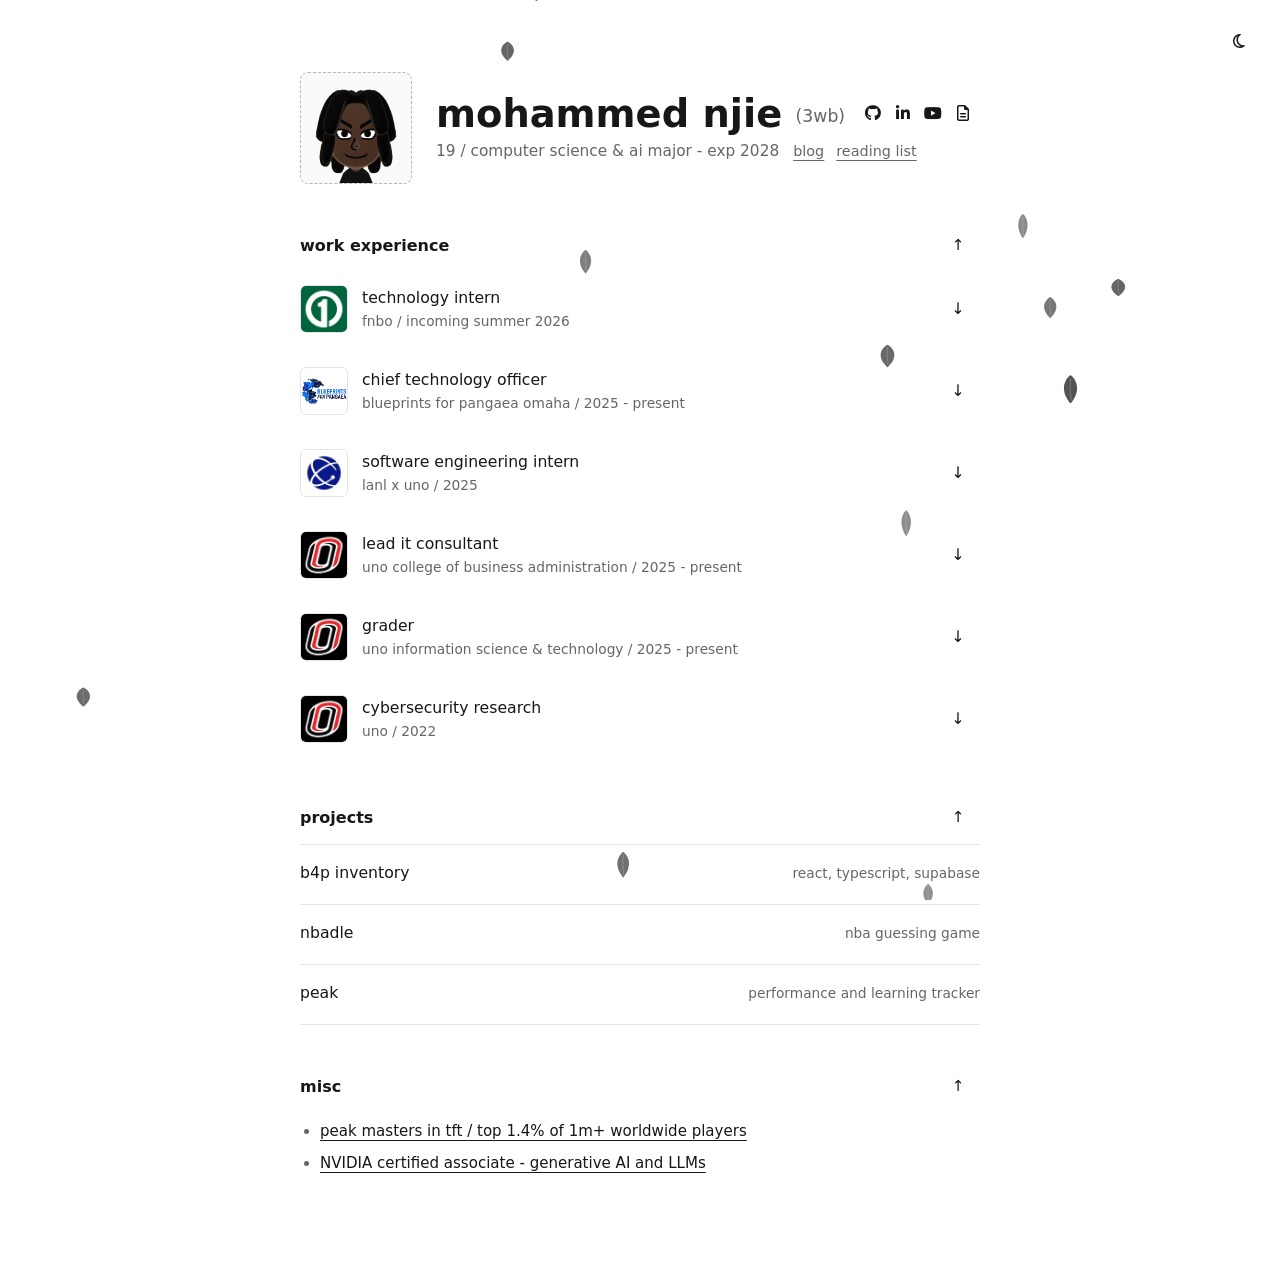
==== index.html @ 681e0319 "Sync future page with tracker vault, group by status, remove X link - Pull projects/roles/misc from " ====
<!DOCTYPE html>
<html lang="en">
<head>
    <meta charset="utf-8">
    <meta name="viewport" content="width=device-width, initial-scale=1.0">
    <title>mohammed njie</title>
    <link rel="icon" type="image/png" href="images/mii.png">
    <link rel="stylesheet" href="style.css">
    <link rel="stylesheet" href="https://cdnjs.cloudflare.com/ajax/libs/font-awesome/6.5.1/css/all.min.css">
</head>
<body class="portfolio-page">
    <canvas class="leaf-particles" id="leafParticles" aria-hidden="true"></canvas>
    <button class="portfolio-theme-toggle" id="portfolioThemeToggle" type="button" aria-label="switch to dark mode">
        <i class="fa-regular fa-moon" aria-hidden="true"></i>
    </button>
    <main class="portfolio-shell">
        <header class="profile-card">
            <span class="profile-photo-swap" tabindex="0" aria-label="mohammed njie profile photo">
                <img class="profile-photo profile-photo-mii" src="images/mee-headshot.png" alt="mohammed njie avatar">
                <img class="profile-photo profile-photo-hover" src="images/profile-hover.jpg" alt="">
            </span>
            <div class="profile-copy">
                <div class="profile-heading">
                    <h1>mohammed njie <span class="name-tag">(3wb)</span></h1>
                    <nav class="social-strip" aria-label="Social links">
                        <a href="https://github.com/njiedev" target="_blank" rel="noreferrer" aria-label="GitHub">
                            <i class="fa-brands fa-github" aria-hidden="true"></i>
                        </a>
                        <a href="https://www.linkedin.com/in/mohammed-njie-619795326/" target="_blank" rel="noreferrer" aria-label="LinkedIn">
                            <i class="fa-brands fa-linkedin-in" aria-hidden="true"></i>
                        </a>
                        <a href="https://www.youtube.com/@3weeksbuilding" target="_blank" rel="noreferrer" aria-label="YouTube">
                            <i class="fa-brands fa-youtube" aria-hidden="true"></i>
                        </a>
                        <a href="images/resumes/b4presume.pdf" target="_blank" aria-label="Resume">
                            <i class="fa-regular fa-file-lines" aria-hidden="true"></i>
                        </a>
                    </nav>
                </div>
                <div class="profile-meta">
                    <p>19 / computer science &amp; ai major - exp 2028</p>
                    <nav class="header-links" aria-label="Personal links">
                        <a href="blog.html">blog</a>
                        <a href="reading-list.html">reading list</a>
                    </nav>
                </div>
            </div>
        </header>

        <details class="portfolio-section portfolio-group" open>
            <summary id="work-title">work experience</summary>
            <div class="details-panel">
                <div class="experience-list">
                <details class="work-item">
                    <summary>
                        <img src="images/fnbo_logo.jpeg" alt="FNBO logo">
                        <span class="work-heading">
                            <strong>technology intern</strong>
                            <small>fnbo / incoming summer 2026</small>
                        </span>
                    </summary>
                    <div class="details-panel">
                        <p>incoming technology internship focused on software, internal tools, and engineering workflows.</p>
                    </div>
                </details>

                <details class="work-item">
                    <summary>
                        <img src="images/b4p_logo.jpeg" alt="Blueprints for Pangaea logo">
                        <span class="work-heading">
                            <strong>chief technology officer</strong>
                            <small>blueprints for pangaea omaha / 2025 - present</small>
                        </span>
                    </summary>
                    <div class="details-panel">
                        <p>leading the chapter's technology work and building systems that support inventory and operations.</p>
                    </div>
                </details>

                <details class="work-item">
                    <summary>
                        <img src="images/lanl.jpeg" alt="LANL logo">
                        <span class="work-heading">
                            <strong>software engineering intern</strong>
                            <small>lanl x uno / 2025</small>
                        </span>
                    </summary>
                    <div class="details-panel">
                        <p>built software in a research environment while collaborating with university and laboratory teams.</p>
                    </div>
                </details>

                <details class="work-item">
                    <summary>
                        <img src="images/unomaha_logo.jpeg" alt="UNO logo">
                        <span class="work-heading">
                            <strong>lead it consultant</strong>
                            <small>uno college of business administration / 2025 - present</small>
                        </span>
                    </summary>
                    <div class="details-panel">
                        <p>supports students, faculty, and staff while leading troubleshooting and day-to-day it operations.</p>
                    </div>
                </details>

                <details class="work-item">
                    <summary>
                        <img src="images/unomaha_logo.jpeg" alt="UNO logo">
                        <span class="work-heading">
                            <strong>grader</strong>
                            <small>uno information science &amp; technology / 2025 - present</small>
                        </span>
                    </summary>
                    <div class="details-panel">
                        <p>grades coursework and supports feedback for computing classes.</p>
                    </div>
                </details>

                <details class="work-item">
                    <summary>
                        <img src="images/unomaha_logo.jpeg" alt="UNO logo">
                        <span class="work-heading">
                            <strong>cybersecurity research</strong>
                            <small>uno / 2022</small>
                        </span>
                    </summary>
                    <div class="details-panel">
                        <p>explored security concepts and technical investigation through early research work.</p>
                    </div>
                </details>
                </div>
            </div>
        </details>

        <details class="portfolio-section portfolio-group" open>
            <summary id="projects-title">projects</summary>
            <div class="details-panel">
                <div class="project-links">
                    <a href="https://github.com/njiedev/b4pdatabase" target="_blank" rel="noreferrer">
                        <span>b4p inventory</span>
                        <small>react, typescript, supabase</small>
                    </a>
                    <a href="https://nbadle.net" target="_blank" rel="noreferrer">
                        <span>nbadle</span>
                        <small>nba guessing game</small>
                    </a>
                    <a href="https://github.com/njiedev/PEAK" target="_blank" rel="noreferrer">
                        <span>peak</span>
                        <small>performance and learning tracker</small>
                    </a>
                </div>
            </div>
        </details>

        <details class="portfolio-section portfolio-group" open>
            <summary id="misc-title">misc</summary>
            <div class="details-panel">
                <ul class="misc-list">
                    <li>
                        <a href="https://tactics.tools/player/na/comfybox/web" target="_blank" rel="noreferrer">
                            peak masters in tft / top 1.4% of 1m+ worldwide players
                        </a>
                        
                    </li>
                    <li>
                        <a href="https://www.credly.com/badges/f00910c8-de3e-4919-ab0a-d9d19777b19a" target="_blank" rel="noreferrer">
                            NVIDIA certified associate - generative AI and LLMs
                        </a>
                    </li>
                </ul>
            </div>
        </details>

    </main>
    <script>
        const portfolioThemeKey = 'portfolio-theme';
        const portfolioThemeToggle = document.getElementById('portfolioThemeToggle');
        const savedPortfolioTheme = localStorage.getItem(portfolioThemeKey);
        const preferredPortfolioTheme = window.matchMedia('(prefers-color-scheme: dark)').matches ? 'dark' : 'light';

        function setPortfolioTheme(theme) {
            const nextTheme = theme === 'dark' ? 'light' : 'dark';
            document.body.dataset.portfolioTheme = theme;
            portfolioThemeToggle.setAttribute('aria-label', `switch to ${nextTheme} mode`);
            portfolioThemeToggle.innerHTML = theme === 'dark'
                ? '<i class="fa-regular fa-sun" aria-hidden="true"></i>'
                : '<i class="fa-regular fa-moon" aria-hidden="true"></i>';
        }

        setPortfolioTheme(savedPortfolioTheme === 'dark' || savedPortfolioTheme === 'light'
            ? savedPortfolioTheme
            : preferredPortfolioTheme);

        portfolioThemeToggle.addEventListener('click', () => {
            const nextTheme = document.body.dataset.portfolioTheme === 'dark' ? 'light' : 'dark';
            localStorage.setItem(portfolioThemeKey, nextTheme);
            setPortfolioTheme(nextTheme);
        });

        const reduceDisclosureMotion = window.matchMedia('(prefers-reduced-motion: reduce)');

        function getDetailsPanel(details) {
            return details.querySelector(':scope > .details-panel');
        }

        function animateDetails(details, shouldOpen) {
            const panel = getDetailsPanel(details);
            if (!panel || reduceDisclosureMotion.matches) {
                details.open = shouldOpen;
                return;
            }

            if (panel.getAnimations) {
                panel.getAnimations().forEach(animation => animation.cancel());
            }

            if (shouldOpen) {
                details.open = true;
                const expandedHeight = panel.scrollHeight;
                panel.classList.add('is-animating');
                const animation = panel.animate([
                    { height: '0px', opacity: 0, transform: 'translateY(-6px)' },
                    { height: `${expandedHeight}px`, opacity: 1, transform: 'translateY(0)' }
                ], {
                    duration: 230,
                    easing: 'cubic-bezier(.2,.8,.2,1)'
                });
                animation.onfinish = () => {
                    panel.classList.remove('is-animating');
                };
                return;
            }

            const currentHeight = panel.scrollHeight;
            panel.classList.add('is-animating');
            const animation = panel.animate([
                { height: `${currentHeight}px`, opacity: 1, transform: 'translateY(0)' },
                { height: '0px', opacity: 0, transform: 'translateY(-6px)' }
            ], {
                duration: 190,
                easing: 'cubic-bezier(.4,0,.2,1)'
            });
            animation.onfinish = () => {
                details.open = false;
                panel.classList.remove('is-animating');
            };
        }

        document.querySelectorAll('.portfolio-group, .work-item').forEach(details => {
            const summary = details.querySelector(':scope > summary');
            summary.addEventListener('click', event => {
                event.preventDefault();
                animateDetails(details, !details.open);
            });
        });

        const leafCanvas = document.getElementById('leafParticles');
        const leafCtx = leafCanvas.getContext('2d');
        const reduceLeafMotion = window.matchMedia('(prefers-reduced-motion: reduce)');
        const petalImg = new Image();
        let petalArray = [];
        let leafFrame = null;
        let mouseX = 0;

        function getPetalCount() {
            return window.innerWidth < 640 ? 10 : 18;
        }

        function resizeLeafCanvas() {
            leafCanvas.width = window.innerWidth;
            leafCanvas.height = window.innerHeight;
            leafCanvas.style.width = `${window.innerWidth}px`;
            leafCanvas.style.height = `${window.innerHeight}px`;
        }

        class Petal {
            constructor() {
                this.reset();
            }

            reset() {
                this.x = Math.random() * leafCanvas.width;
                this.y = Math.random() * leafCanvas.height * 2 - leafCanvas.height;
                this.w = 15 + Math.random() * 15;
                this.h = 20 + Math.random() * 10;
                this.opacity = this.w / 40;
                this.flip = Math.random();
                this.xSpeed = 1.5 + Math.random() * 2;
                this.ySpeed = 1 + Math.random();
                this.flipSpeed = Math.random() * 0.03;
            }

            draw() {
                if (this.y > leafCanvas.height || this.x > leafCanvas.width) {
                    this.reset();
                }
                leafCtx.globalAlpha = this.opacity;
                leafCtx.drawImage(
                    petalImg,
                    this.x,
                    this.y,
                    this.w * (0.6 + Math.abs(Math.cos(this.flip)) / 3),
                    this.h * (0.8 + Math.abs(Math.sin(this.flip)) / 5)
                );
            }

            animate() {
                this.x += this.xSpeed + mouseX * 5;
                this.y += this.ySpeed + mouseX * 2;
                this.flip += this.flipSpeed;
                this.draw();
            }
        }

        function drawPetals(move = true) {
            leafCtx.clearRect(0, 0, leafCanvas.width, leafCanvas.height);
            leafCtx.filter = document.body.dataset.portfolioTheme === 'dark' ? 'invert(1)' : 'none';
            petalArray.forEach(petal => move ? petal.animate() : petal.draw());
            leafCtx.filter = 'none';
        }

        function animateLeaves() {
            drawPetals();
            leafFrame = requestAnimationFrame(animateLeaves);
        }

        function setLeafMotion() {
            if (leafFrame) cancelAnimationFrame(leafFrame);
            leafFrame = null;
            drawPetals(false);
            if (!reduceLeafMotion.matches) animateLeaves();
        }

        petalImg.onload = () => {
            resizeLeafCanvas();
            petalArray = Array.from({ length: getPetalCount() }, () => new Petal());
            setLeafMotion();
        };
        petalImg.src = 'images/leaf-petal.svg';

        window.addEventListener('resize', () => {
            resizeLeafCanvas();
            petalArray = Array.from({ length: getPetalCount() }, () => new Petal());
            setLeafMotion();
        });
        window.addEventListener('mousemove', event => {
            mouseX = (event.clientX / Math.max(window.innerWidth, 1) - 0.5) * 0.22;
        });
        window.addEventListener('mouseleave', () => {
            mouseX = 0;
        });
        reduceLeafMotion.addEventListener('change', setLeafMotion);
    </script>
</body>
</html>
---- style.css ----
* {
    margin: 0;
    padding: 0;
    box-sizing: border-box;
}

body {
    margin: 0;
    overflow-x: hidden;
}

/* One-page portfolio */
.portfolio-page {
    --portfolio-ink: #171717;
    --portfolio-muted: #666;
    --portfolio-line: #e5e5e5;
    --portfolio-soft: #fafafa;
    --portfolio-page-bg: #fff;
    --portfolio-logo-bg: #fff;
    --portfolio-body: #353535;
    min-height: 100vh;
    background: var(--portfolio-page-bg);
    color: var(--portfolio-ink);
    color-scheme: light;
    font-family: Inter, ui-sans-serif, system-ui, -apple-system, BlinkMacSystemFont, "Segoe UI", sans-serif;
    line-height: 1.5;
}

.portfolio-page[data-portfolio-theme="dark"] {
    --portfolio-ink: #f1f1f1;
    --portfolio-muted: #a6a6a6;
    --portfolio-line: #303030;
    --portfolio-soft: #1b1b1b;
    --portfolio-page-bg: #111;
    --portfolio-logo-bg: #fff;
    --portfolio-body: #d4d4d4;
    color-scheme: dark;
}

.portfolio-subpage {
    --portfolio-ink: #171717;
    --portfolio-muted: #666;
    --portfolio-line: #e5e5e5;
    --portfolio-soft: #fafafa;
    --portfolio-page-bg: #fff;
    --portfolio-body: #353535;
    min-height: 100vh;
    background: var(--portfolio-page-bg);
    color: var(--portfolio-ink);
    color-scheme: light;
    font-family: Inter, ui-sans-serif, system-ui, -apple-system, BlinkMacSystemFont, "Segoe UI", sans-serif;
    line-height: 1.5;
}

.portfolio-subpage[data-portfolio-theme="dark"] {
    --portfolio-ink: #f1f1f1;
    --portfolio-muted: #a6a6a6;
    --portfolio-line: #303030;
    --portfolio-soft: #1b1b1b;
    --portfolio-page-bg: #111;
    --portfolio-body: #d4d4d4;
    color-scheme: dark;
}

.portfolio-page a {
    color: inherit;
}

.portfolio-subpage a {
    color: inherit;
}

.leaf-particles {
    position: fixed;
    inset: 0;
    z-index: 0;
    pointer-events: none;
}

.portfolio-theme-toggle {
    position: fixed;
    top: 24px;
    right: 24px;
    z-index: 2;
    display: grid;
    width: 34px;
    height: 34px;
    place-items: center;
    border: 0;
    border-radius: 6px;
    background: transparent;
    color: var(--portfolio-ink);
    font: inherit;
    font-size: 1rem;
    cursor: pointer;
    transition: background-color 160ms ease, transform 160ms ease;
}

.portfolio-theme-toggle:hover {
    background: var(--portfolio-soft);
    transform: translateY(-1px);
}

.portfolio-shell {
    position: relative;
    z-index: 1;
    width: min(100% - 40px, 680px);
    margin: 0 auto;
    padding: 72px 0 96px;
}

.subpage-shell {
    position: relative;
    z-index: 1;
    width: min(100% - 40px, 680px);
    margin: 0 auto;
    padding: 72px 0 96px;
}

.subpage-back {
    display: inline-block;
    margin-bottom: 42px;
    color: var(--portfolio-muted);
    font-size: 0.92rem;
    text-decoration: none;
    transition: color 160ms ease, transform 160ms ease;
}

.subpage-back:hover {
    color: var(--portfolio-ink);
    transform: translateX(-2px);
}

.subpage-header {
    margin-bottom: 34px;
}

.subpage-header h1 {
    margin-bottom: 6px;
    color: var(--portfolio-ink);
    font-size: 2.4rem;
    font-weight: 600;
    letter-spacing: 0;
    line-height: 1.08;
}

.subpage-header p {
    color: var(--portfolio-muted);
    font-size: 0.96rem;
}

.subpage-empty {
    min-height: 124px;
    display: grid;
    align-items: start;
    padding: 18px 0;
    border-top: 1px solid var(--portfolio-line);
    color: var(--portfolio-muted);
    font-size: 0.94rem;
}

.portfolio-subpage .reading-item {
    padding: 16px 0;
    border-bottom: 1px solid var(--portfolio-line);
}

.portfolio-subpage .reading-item:first-of-type {
    border-top: 1px solid var(--portfolio-line);
}

.portfolio-subpage .reading-item h3 {
    color: var(--portfolio-ink);
    font-size: 0.98rem;
    font-weight: 500;
    text-transform: lowercase;
}

.portfolio-subpage .reading-author {
    margin-bottom: 10px;
    color: var(--portfolio-muted);
    font-size: 0.86rem;
    text-transform: lowercase;
}

.portfolio-subpage .reading-footer {
    display: flex;
    justify-content: space-between;
    align-items: flex-end;
    gap: 14px;
}

.portfolio-subpage .reading-header {
    display: flex;
    align-items: baseline;
    justify-content: space-between;
    margin-bottom: 4px;
}

.portfolio-subpage .project-tags {
    display: flex;
    flex-wrap: wrap;
    gap: 8px;
}

.portfolio-subpage .tag {
    border-color: var(--portfolio-line);
    border-radius: 6px;
    color: var(--portfolio-muted);
    font-size: 0.74rem;
    text-transform: lowercase;
}

.portfolio-subpage .project-link {
    color: var(--portfolio-muted);
    font-size: 0.84rem;
    text-transform: lowercase;
    text-underline-offset: 4px;
}

.portfolio-subpage .project-link:hover {
    color: var(--portfolio-ink);
}

.portfolio-subpage .subpage-back:focus-visible,
.portfolio-subpage .project-link:focus-visible {
    outline: 2px solid var(--portfolio-ink);
    outline-offset: 3px;
}

.profile-card {
    display: grid;
    grid-template-columns: 112px minmax(0, 1fr);
    align-items: center;
    gap: 24px;
}

.profile-photo-swap {
    position: relative;
    display: block;
    width: 112px;
    aspect-ratio: 1;
    overflow: hidden;
    border: 1px dashed #b8b8b8;
    border-radius: 8px;
    background: var(--portfolio-soft);
}

.profile-photo {
    position: absolute;
    inset: 0;
    width: 100%;
    height: 100%;
    object-fit: cover;
    transition: opacity 220ms ease, transform 220ms ease;
}

.profile-photo-mii {
    z-index: 1;
}

.profile-photo-hover {
    object-position: center 34%;
    opacity: 0;
    transform: scale(1.04);
}

.profile-photo-swap:hover .profile-photo-mii,
.profile-photo-swap:focus .profile-photo-mii,
.profile-photo-swap:focus-visible .profile-photo-mii {
    opacity: 0;
    transform: scale(1.03);
}

.profile-photo-swap:hover .profile-photo-hover,
.profile-photo-swap:focus .profile-photo-hover,
.profile-photo-swap:focus-visible .profile-photo-hover {
    opacity: 1;
    transform: scale(1);
}

.profile-photo-swap:focus-visible {
    outline: 2px solid var(--portfolio-ink);
    outline-offset: 3px;
}

.profile-copy {
    min-width: 0;
}

.profile-heading {
    display: flex;
    align-items: center;
    flex-wrap: wrap;
    column-gap: 14px;
    row-gap: 6px;
    margin-bottom: 6px;
}

.profile-copy h1 {
    color: var(--portfolio-ink);
    font-size: 2.4rem;
    font-weight: 600;
    letter-spacing: 0;
    line-height: 1.08;
}

.name-tag {
    color: var(--portfolio-muted);
    font-size: 0.45em;
    font-weight: 500;
    vertical-align: middle;
}

.profile-copy p {
    color: var(--portfolio-muted);
    font-size: 0.96rem;
}

.profile-meta {
    display: flex;
    align-items: baseline;
    flex-wrap: wrap;
    gap: 6px 14px;
}

.header-links {
    display: flex;
    align-items: center;
    gap: 12px;
}

.header-links a {
    color: var(--portfolio-muted);
    font-size: 0.9rem;
    text-decoration-thickness: 1px;
    text-underline-offset: 4px;
    transition: color 160ms ease;
}

.header-links a:hover {
    color: var(--portfolio-ink);
}

.social-strip {
    display: flex;
    justify-content: flex-start;
    align-items: center;
    gap: 3px;
}

.social-strip a {
    display: grid;
    width: 27px;
    height: 27px;
    place-items: center;
    border-radius: 6px;
    color: var(--portfolio-ink);
    font-size: 1rem;
    text-decoration: none;
    transition: background-color 160ms ease, transform 160ms ease;
}

.social-strip a:hover {
    background: var(--portfolio-soft);
    transform: translateY(-1px);
}

.portfolio-theme-toggle:focus-visible,
.social-strip a:focus-visible,
.header-links a:focus-visible,
.portfolio-group > summary:focus-visible,
.work-item summary:focus-visible,
.project-links a:focus-visible {
    outline: 2px solid var(--portfolio-ink);
    outline-offset: 3px;
}

.portfolio-section {
    padding-top: 40px;
}

.portfolio-group > summary {
    position: relative;
    min-height: 42px;
    margin-bottom: 4px;
    padding: 10px 42px 10px 0;
    border-radius: 8px;
    color: var(--portfolio-ink);
    font-size: 1rem;
    font-weight: 600;
    letter-spacing: 0;
    cursor: pointer;
    list-style: none;
    transition: background-color 160ms ease, padding-left 160ms ease;
}

.portfolio-group > summary:hover {
    background: var(--portfolio-soft);
    padding-left: 10px;
}

.portfolio-group > summary::-webkit-details-marker {
    display: none;
}

.portfolio-group > summary::after {
    content: "\2193";
    position: absolute;
    top: 50%;
    right: 10px;
    width: 24px;
    color: var(--portfolio-ink);
    font-size: 0.95rem;
    font-weight: 400;
    line-height: 1;
    text-align: center;
    transform: translateY(-50%);
}

.portfolio-group:not([open]) > summary {
    margin-bottom: 0;
}

.portfolio-group[open] > summary::after {
    content: "\2191";
}

.details-panel {
    overflow: hidden;
}

.details-panel.is-animating {
    will-change: height, opacity, transform;
}

.portfolio-section h2 {
    margin-bottom: 14px;
    color: var(--portfolio-ink);
    font-size: 1rem;
    font-weight: 600;
    letter-spacing: 0;
}

.experience-list {
    display: grid;
    gap: 8px;
}

.work-item summary {
    position: relative;
    display: grid;
    grid-template-columns: 48px minmax(0, 1fr);
    align-items: center;
    gap: 14px;
    min-height: 74px;
    padding: 13px 42px 13px 0;
    border-radius: 8px;
    cursor: pointer;
    list-style: none;
    transition: background-color 160ms ease;
}

.work-item summary:hover {
    background: var(--portfolio-soft);
}

.work-item summary::-webkit-details-marker {
    display: none;
}

.work-item summary::after {
    content: "\2193";
    position: absolute;
    top: 50%;
    right: 10px;
    width: 24px;
    color: var(--portfolio-ink);
    font-size: 1rem;
    font-weight: 300;
    line-height: 1;
    text-align: center;
    transform: translateY(-50%);
}

.work-item[open] summary::after {
    content: "\2191";
}

.work-item img {
    width: 48px;
    height: 48px;
    border: 1px solid var(--portfolio-line);
    border-radius: 6px;
    background: var(--portfolio-logo-bg);
    object-fit: contain;
}

.work-heading {
    display: grid;
    min-width: 0;
    gap: 2px;
}

.work-heading strong {
    color: var(--portfolio-ink);
    font-size: 0.98rem;
    font-weight: 500;
}

.work-heading small {
    color: var(--portfolio-muted);
    font-size: 0.86rem;
}

.work-item p {
    max-width: 560px;
    padding: 0 52px 10px 62px;
    color: var(--portfolio-body);
    font-size: 0.92rem;
    line-height: 1.6;
}

@media (prefers-reduced-motion: reduce) {
    .details-panel {
        transition: none;
    }
}

.project-links {
    display: grid;
    border-top: 1px solid var(--portfolio-line);
}

.project-links a {
    display: flex;
    justify-content: space-between;
    align-items: baseline;
    gap: 18px;
    min-height: 60px;
    padding: 16px 0;
    border-bottom: 1px solid var(--portfolio-line);
    text-decoration: none;
    transition: padding-left 160ms ease;
}

.project-links a:hover {
    padding-left: 10px;
}

.project-links span {
    font-size: 0.98rem;
    font-weight: 500;
}

.project-links small {
    color: var(--portfolio-muted);
    font-size: 0.86rem;
    text-align: right;
}

.misc-list {
    display: grid;
    gap: 8px;
    padding: 6px 0 0 20px;
    color: var(--portfolio-body);
    font-size: 0.94rem;
    line-height: 1.6;
}

.misc-list li::marker {
    color: var(--portfolio-muted);
}

.misc-list a {
    color: var(--portfolio-ink);
    text-decoration-thickness: 1px;
    text-underline-offset: 4px;
    transition: color 160ms ease;
}

.misc-list a:hover {
    color: var(--portfolio-muted);
}

@media (max-width: 560px) {
    .portfolio-shell {
        width: min(100% - 32px, 680px);
        padding-top: 40px;
    }

    .subpage-shell {
        width: min(100% - 32px, 680px);
        padding-top: 40px;
    }

    .portfolio-theme-toggle {
        top: 16px;
        right: 16px;
    }

    .subpage-header h1 {
        font-size: 2rem;
    }

    .portfolio-subpage .reading-footer {
        align-items: flex-start;
        flex-direction: column;
    }

    .profile-card {
        grid-template-columns: 1fr;
        gap: 18px;
    }

    .profile-photo-swap {
        width: min(100%, 132px);
    }

    .profile-copy h1 {
        font-size: 2rem;
    }

    .profile-heading {
        align-items: flex-start;
        flex-direction: column;
    }

    .social-strip {
        gap: 3px;
    }

    .social-strip a {
        width: 27px;
        height: 27px;
    }

    .portfolio-section {
        padding-top: 34px;
    }

    .work-item summary {
        grid-template-columns: 42px minmax(0, 1fr);
        gap: 13px;
        padding-right: 38px;
    }

    .work-item img {
        width: 42px;
        height: 42px;
    }

    .work-item p {
        padding-left: 55px;
        padding-right: 0;
    }

    .project-links a {
        align-items: flex-start;
        flex-direction: column;
        gap: 4px;
    }

    .project-links small {
        text-align: left;
    }

}


/* future page — clones the portfolio layout, color-codes by status */
.future-page .future-status-legend {
    display: flex;
    flex-wrap: wrap;
    gap: 8px 18px;
    margin-top: 14px;
}

.future-page .future-status-legend span {
    display: inline-flex;
    align-items: center;
    gap: 7px;
    color: var(--portfolio-muted);
    font-size: 0.78rem;
    font-weight: 600;
    line-height: 1.5;
}

.future-page .future-status-legend i {
    width: 9px;
    height: 9px;
    border-radius: 50%;
}

.future-page .legend-achieved {
    background: #16a34a;
}

.future-page .legend-pending {
    background: #dc2626;
}

/* status accent: colored left rail on each row */
.future-page .work-item > summary,
.future-page .project-links > a,
.future-page .project-links > .project-row {
    border-left: 3px solid transparent;
    padding-left: 12px;
    transition: background-color 160ms ease, border-color 160ms ease;
}

.future-page .work-item.is-achieved > summary,
.future-page .project-links > a.is-achieved,
.future-page .misc-list li.is-achieved {
    border-left-color: #16a34a;
}

.future-page .work-item.is-pending > summary,
.future-page .project-links > .project-row.is-pending,
.future-page .misc-list li.is-pending {
    border-left-color: #dc2626;
}

.future-page .misc-list li {
    padding-left: 10px;
    border-left: 3px solid transparent;
}

/* status word inside work-item meta */
.future-page .is-achieved .future-status {
    color: #16a34a;
    font-weight: 650;
}

.future-page .is-pending .future-status {
    color: #dc2626;
    font-weight: 650;
}

/* text placeholder logo for items without a real logo image */
.future-page .work-logo {
    display: grid;
    place-items: center;
    width: 48px;
    height: 48px;
    border: 1px solid var(--portfolio-line);
    border-radius: 6px;
    background: var(--portfolio-soft);
    color: var(--portfolio-muted);
    font-size: 0.78rem;
    font-weight: 650;
    line-height: 1;
    text-transform: lowercase;
}

/* pending project rows mirror the project link rows but aren't clickable */
.future-page .project-links > .project-row {
    display: flex;
    justify-content: space-between;
    align-items: baseline;
    gap: 18px;
    min-height: 60px;
    padding-top: 16px;
    padding-bottom: 16px;
    border-bottom: 1px solid var(--portfolio-line);
    cursor: default;
}

.future-page .project-links > .project-row span {
    font-size: 0.98rem;
    font-weight: 500;
}

/* color the project name text itself by status */
.future-page .project-links > .project-row.is-pending > span:first-child {
    color: #dc2626;
}

.future-page .project-links > a.is-achieved > span:first-child,
.future-page .project-links > .project-row.is-achieved > span:first-child {
    color: #16a34a;
}

.future-page .project-links > .project-row small {
    color: var(--portfolio-muted);
    font-size: 0.86rem;
    text-align: right;
}

/* pending misc items have no link, so style the bare text to match */
.future-page .misc-list li.is-pending {
    color: var(--portfolio-ink);
}

@media (max-width: 560px) {
    .future-page .work-logo {
        width: 42px;
        height: 42px;
    }

    .future-page .project-links > .project-row {
        align-items: flex-start;
        flex-direction: column;
        gap: 4px;
    }

    .future-page .project-links > .project-row small {
        text-align: left;
    }
}
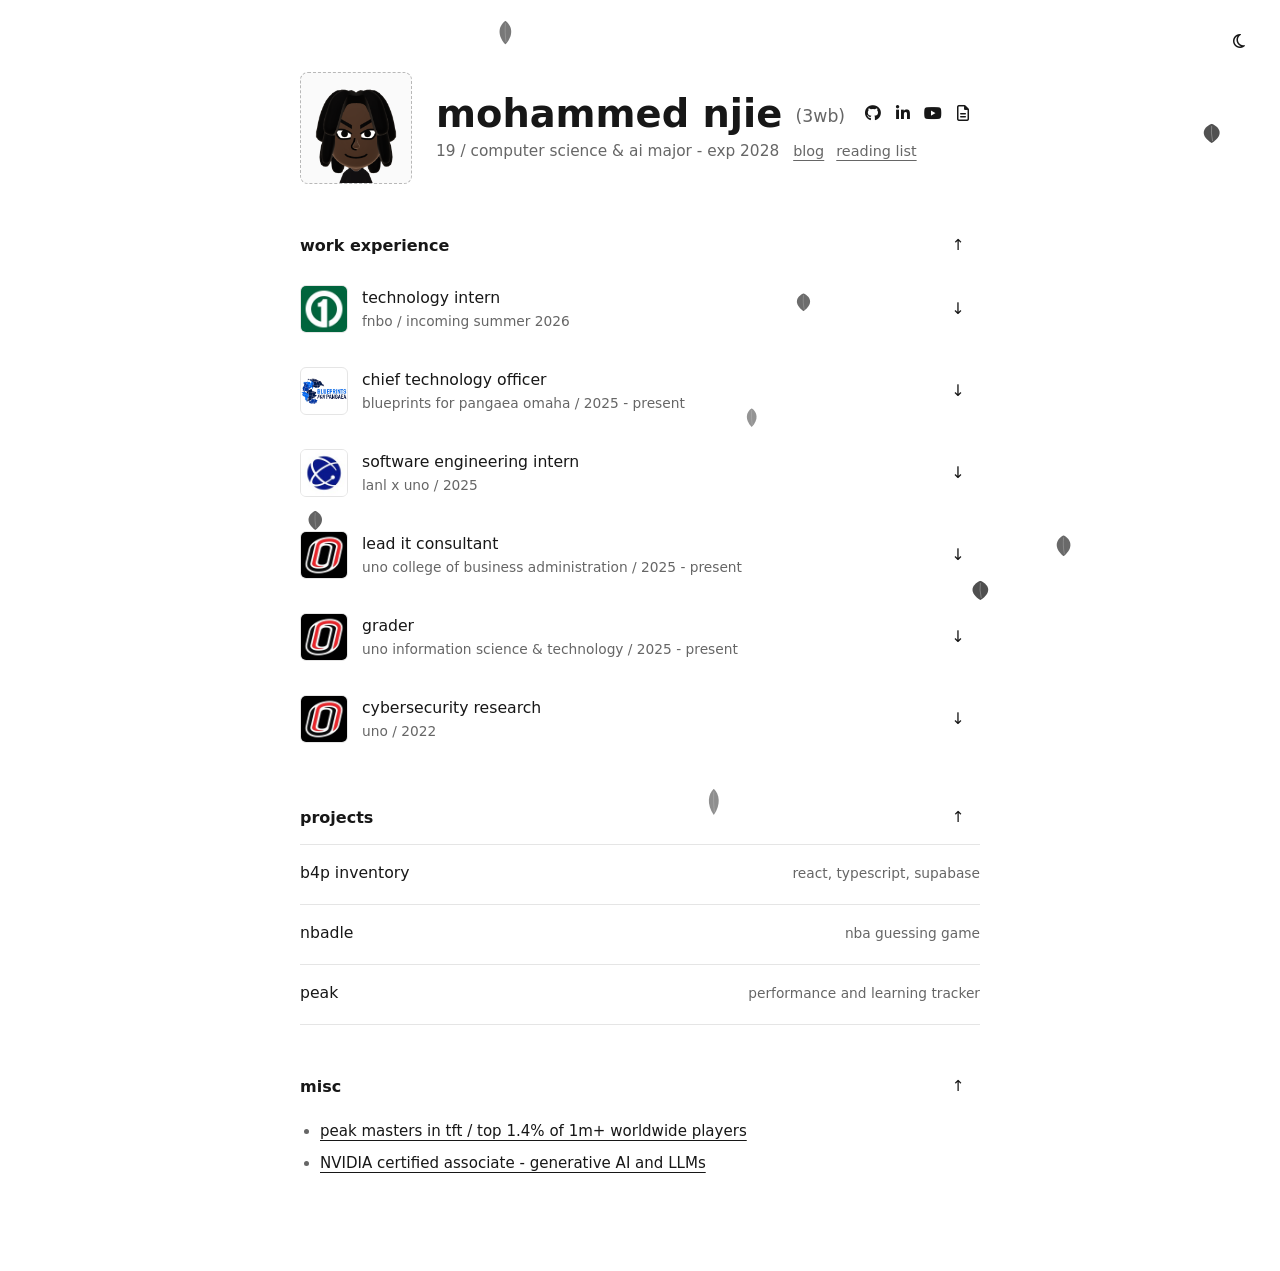
==== commit 675b2a43: "resume swap" ====
--- a/index.html
+++ b/index.html
@@ -32,7 +32,7 @@
                         <a href="https://www.youtube.com/@3weeksbuilding" target="_blank" rel="noreferrer" aria-label="YouTube">
                             <i class="fa-brands fa-youtube" aria-hidden="true"></i>
                         </a>
-                        <a href="images/resumes/b4presume.pdf" target="_blank" aria-label="Resume">
+                        <a href="images/resumes/may resume 2026.pdf" target="_blank" aria-label="Resume">
                             <i class="fa-regular fa-file-lines" aria-hidden="true"></i>
                         </a>
                     </nav>
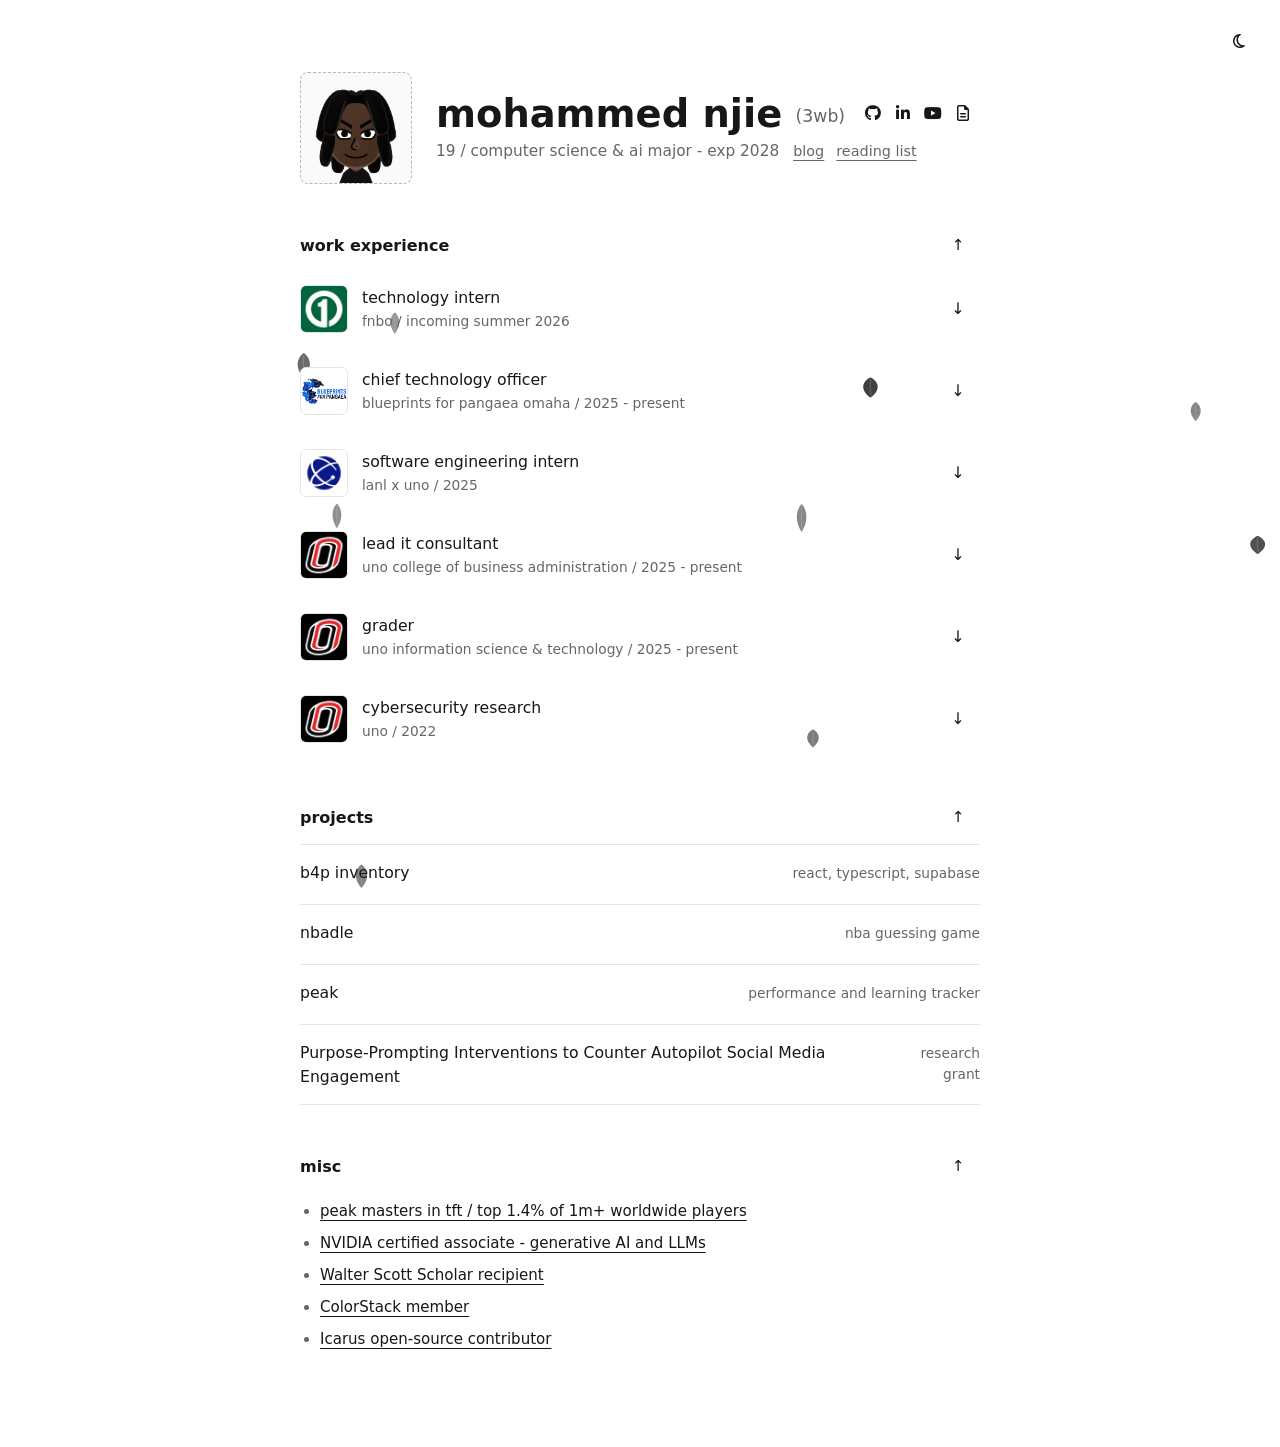
==== commit 8a0ae3a2: "Update portfolio misc and project entries" ====
--- a/index.html
+++ b/index.html
@@ -148,6 +148,10 @@
                         <span>peak</span>
                         <small>performance and learning tracker</small>
                     </a>
+                    <span class="project-row" tabindex="0">
+                        <span>Purpose-Prompting Interventions to Counter Autopilot Social Media Engagement</span>
+                        <small>research grant</small>
+                    </span>
                 </div>
             </div>
         </details>
@@ -165,6 +169,21 @@
                     <li>
                         <a href="https://www.credly.com/badges/f00910c8-de3e-4919-ab0a-d9d19777b19a" target="_blank" rel="noreferrer">
                             NVIDIA certified associate - generative AI and LLMs
+                        </a>
+                    </li>
+                    <li>
+                        <a href="https://www.unomaha.edu/scott-scholars/index.php" target="_blank" rel="noreferrer">
+                            Walter Scott Scholar recipient
+                        </a>
+                    </li>
+                    <li>
+                        <a href="https://www.colorstack.org/" target="_blank" rel="noreferrer">
+                            ColorStack member
+                        </a>
+                    </li>
+                    <li>
+                        <a href="https://github.com/SunkenInTime/icarus" target="_blank" rel="noreferrer">
+                            Icarus open-source contributor
                         </a>
                     </li>
                 </ul>
--- a/style.css
+++ b/style.css
@@ -531,7 +531,8 @@
     border-top: 1px solid var(--portfolio-line);
 }
 
-.project-links a {
+.project-links a,
+.project-links > .project-row {
     display: flex;
     justify-content: space-between;
     align-items: baseline;
@@ -543,7 +544,9 @@
     transition: padding-left 160ms ease;
 }
 
-.project-links a:hover {
+.project-links a:hover,
+.project-links > .project-row:hover,
+.project-links > .project-row:focus-visible {
     padding-left: 10px;
 }
 
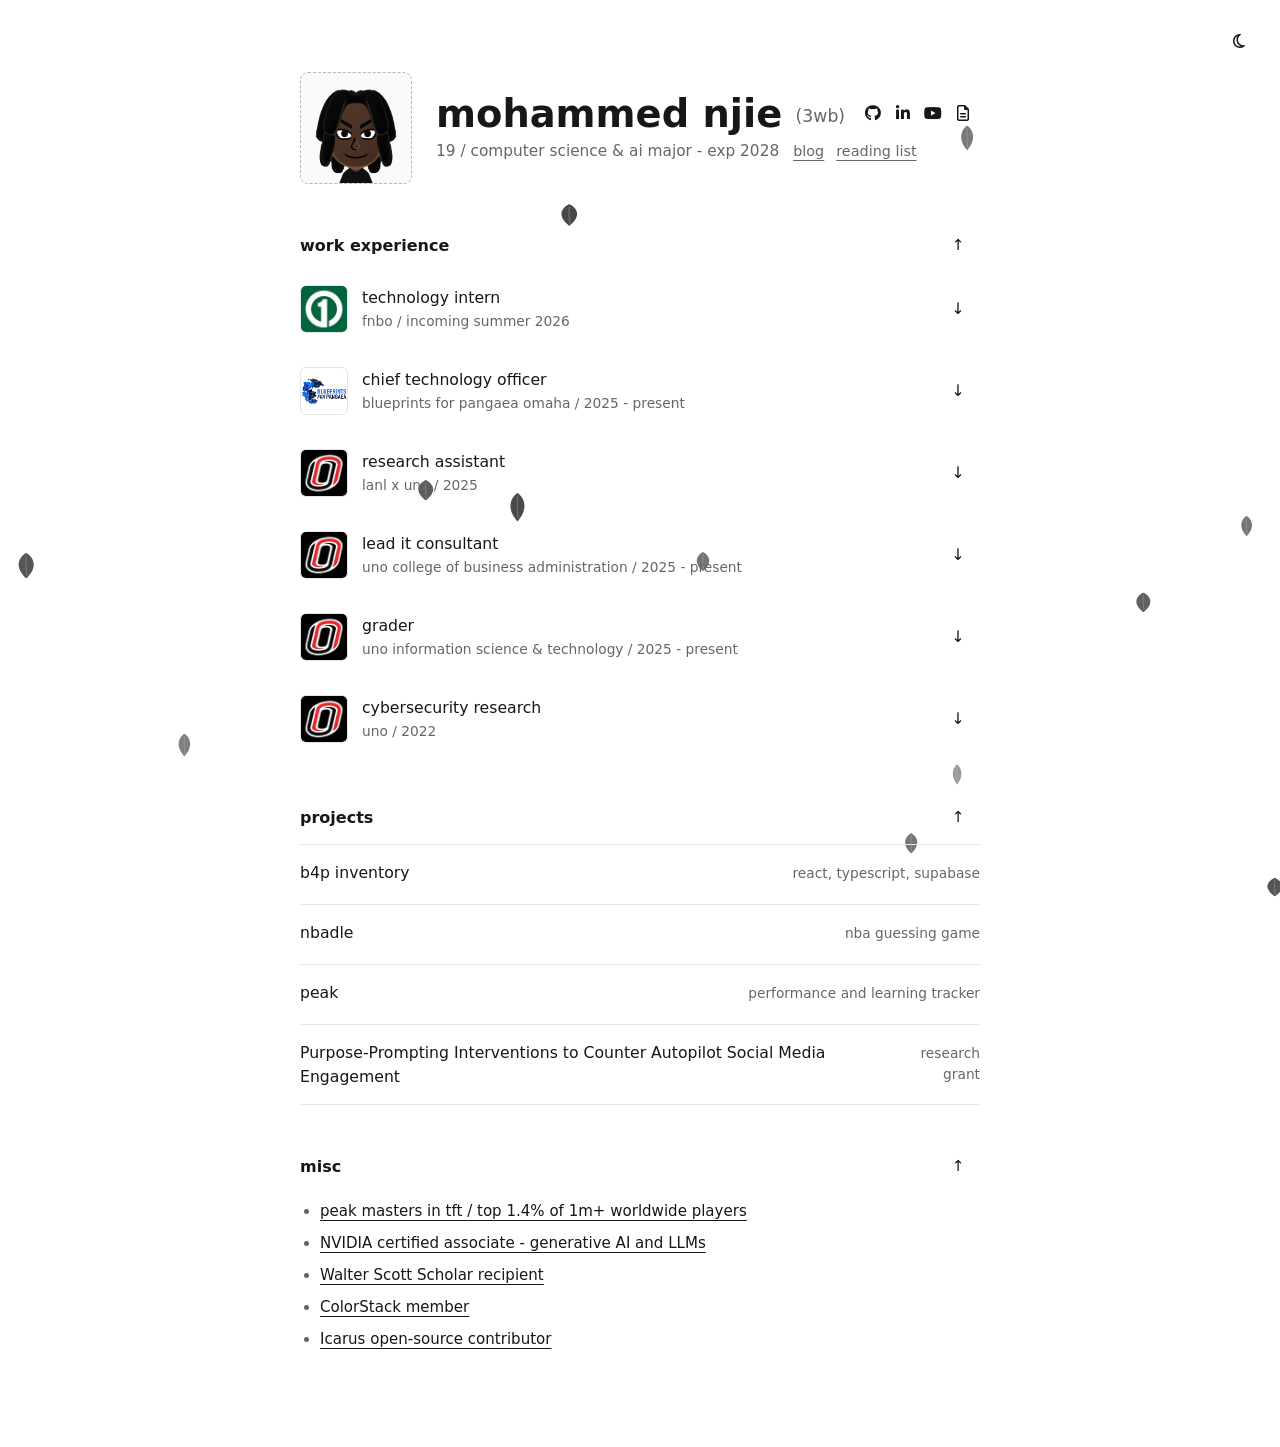
==== commit 08352338: "Update LANL role and logo animation" ====
--- a/index.html
+++ b/index.html
@@ -79,9 +79,12 @@
 
                 <details class="work-item">
                     <summary>
-                        <img src="images/lanl.jpeg" alt="LANL logo">
-                        <span class="work-heading">
-                            <strong>software engineering intern</strong>
+                        <span class="work-logo-fade" aria-label="LANL and UNO logos">
+                            <img src="images/lanl.jpeg" alt="">
+                            <img src="images/unomaha_logo.jpeg" alt="">
+                        </span>
+                        <span class="work-heading">
+                            <strong>research assistant</strong>
                             <small>lanl x uno / 2025</small>
                         </span>
                     </summary>
--- a/style.css
+++ b/style.css
@@ -495,6 +495,36 @@
     object-fit: contain;
 }
 
+.work-logo-fade {
+    position: relative;
+    display: block;
+    width: 48px;
+    height: 48px;
+}
+
+.work-logo-fade img {
+    position: absolute;
+    inset: 0;
+    animation: work-logo-crossfade 12s ease-in-out infinite;
+}
+
+.work-logo-fade img:nth-child(2) {
+    animation-delay: -6s;
+}
+
+@keyframes work-logo-crossfade {
+    0%,
+    42%,
+    100% {
+        opacity: 1;
+    }
+
+    50%,
+    92% {
+        opacity: 0;
+    }
+}
+
 .work-heading {
     display: grid;
     min-width: 0;
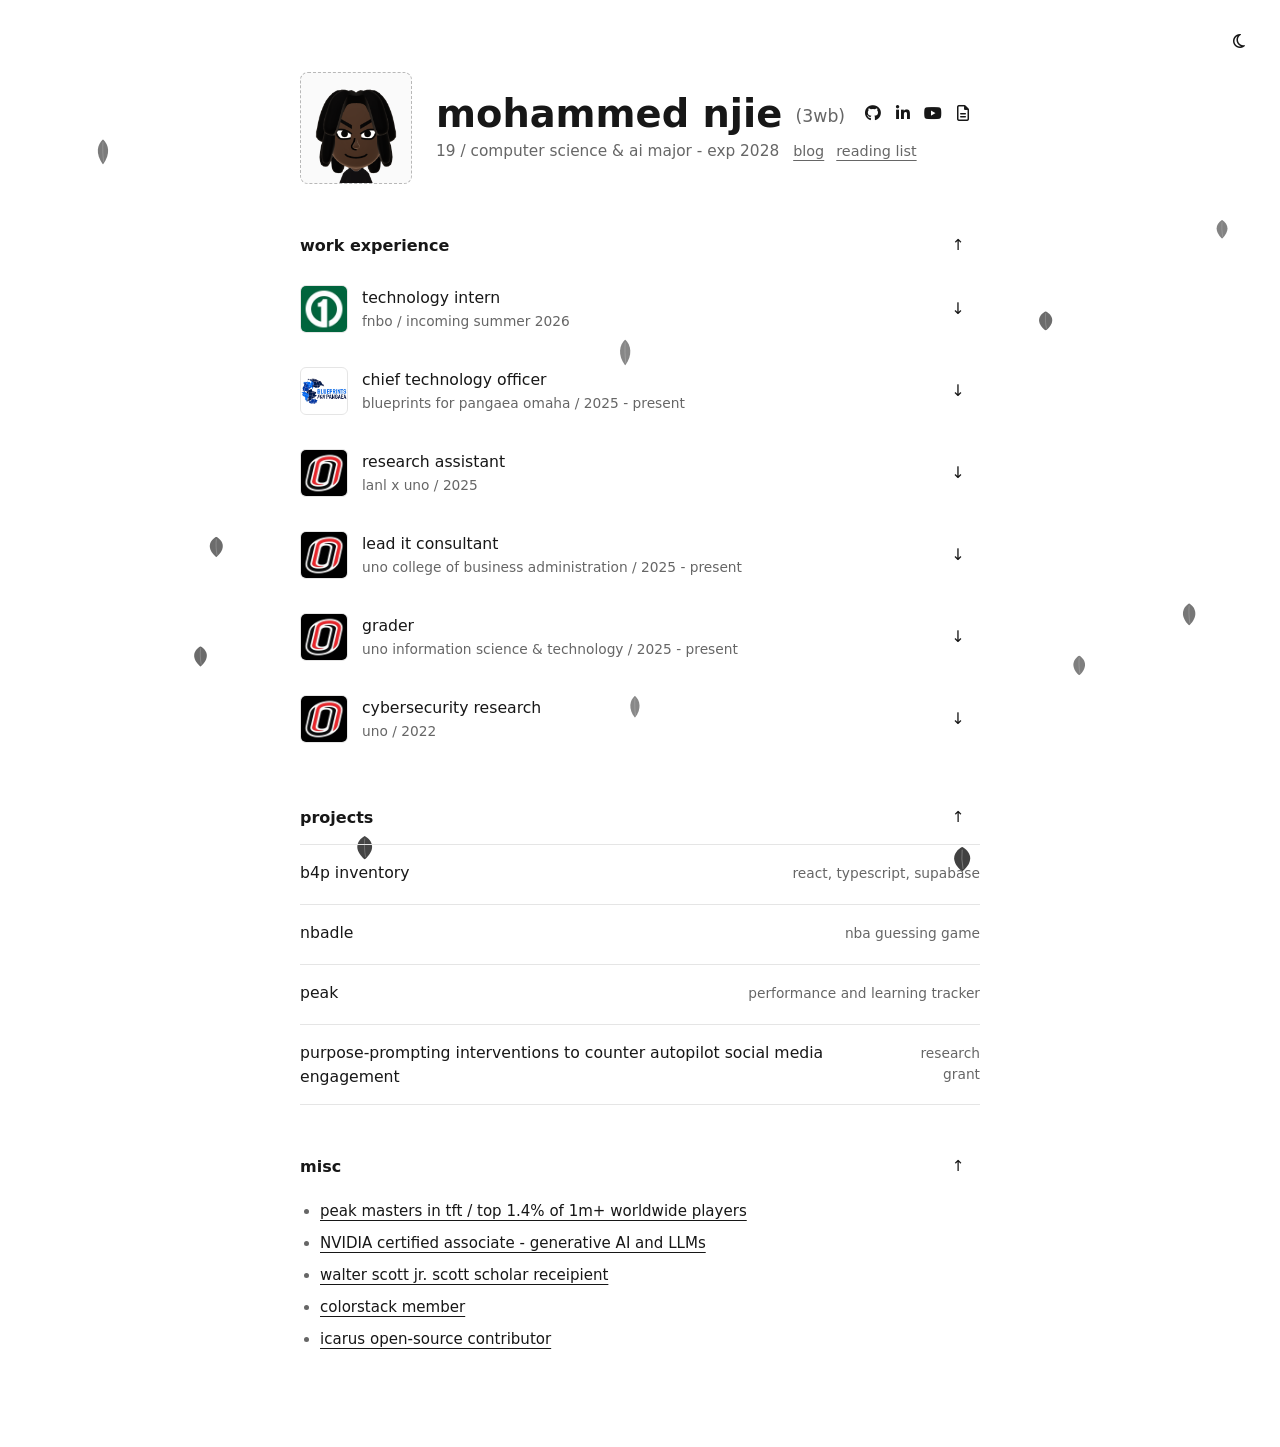
==== commit 028a69b1: "Refine portfolio labels and logo timing" ====
--- a/index.html
+++ b/index.html
@@ -152,7 +152,7 @@
                         <small>performance and learning tracker</small>
                     </a>
                     <span class="project-row" tabindex="0">
-                        <span>Purpose-Prompting Interventions to Counter Autopilot Social Media Engagement</span>
+                        <span>purpose-prompting interventions to counter autopilot social media engagement</span>
                         <small>research grant</small>
                     </span>
                 </div>
@@ -176,17 +176,17 @@
                     </li>
                     <li>
                         <a href="https://www.unomaha.edu/scott-scholars/index.php" target="_blank" rel="noreferrer">
-                            Walter Scott Scholar recipient
+                            walter scott jr. scott scholar receipient
                         </a>
                     </li>
                     <li>
                         <a href="https://www.colorstack.org/" target="_blank" rel="noreferrer">
-                            ColorStack member
+                            colorstack member
                         </a>
                     </li>
                     <li>
                         <a href="https://github.com/SunkenInTime/icarus" target="_blank" rel="noreferrer">
-                            Icarus open-source contributor
+                            icarus open-source contributor
                         </a>
                     </li>
                 </ul>
--- a/style.css
+++ b/style.css
@@ -505,11 +505,11 @@
 .work-logo-fade img {
     position: absolute;
     inset: 0;
-    animation: work-logo-crossfade 12s ease-in-out infinite;
+    animation: work-logo-crossfade 6s ease-in-out infinite;
 }
 
 .work-logo-fade img:nth-child(2) {
-    animation-delay: -6s;
+    animation-delay: -3s;
 }
 
 @keyframes work-logo-crossfade {
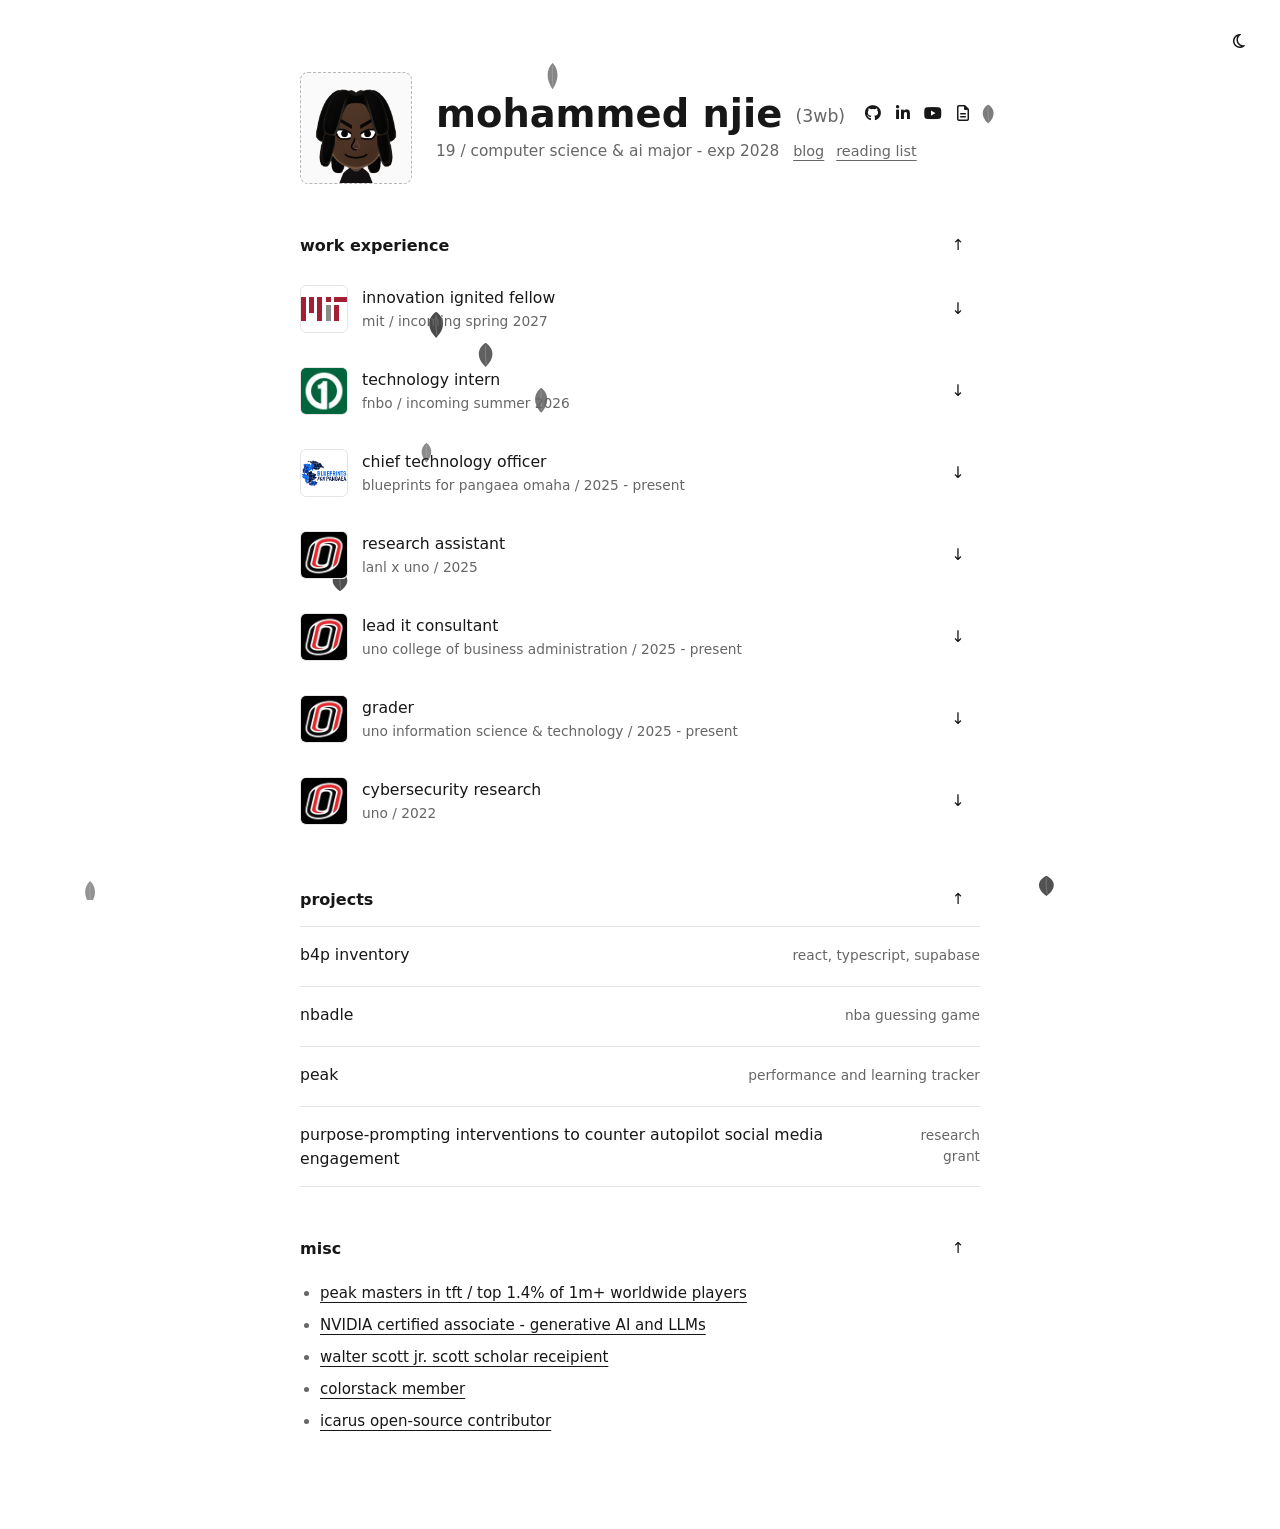
==== commit 995c583e: "Update current MIT fellowship" ====
--- a/index.html
+++ b/index.html
@@ -32,7 +32,7 @@
                         <a href="https://www.youtube.com/@3weeksbuilding" target="_blank" rel="noreferrer" aria-label="YouTube">
                             <i class="fa-brands fa-youtube" aria-hidden="true"></i>
                         </a>
-                        <a href="images/resumes/may resume 2026.pdf" target="_blank" aria-label="Resume">
+                        <a href="images/resumes/june resume.pdf" target="_blank" aria-label="Resume">
                             <i class="fa-regular fa-file-lines" aria-hidden="true"></i>
                         </a>
                     </nav>
@@ -51,6 +51,19 @@
             <summary id="work-title">work experience</summary>
             <div class="details-panel">
                 <div class="experience-list">
+                <details class="work-item">
+                    <summary>
+                        <img src="images/mit_logo.svg" alt="MIT logo">
+                        <span class="work-heading">
+                            <strong>innovation ignited fellow</strong>
+                            <small>mit / incoming spring 2027</small>
+                        </span>
+                    </summary>
+                    <div class="details-panel">
+                        <p>incoming innovation-focused fellowship around startups, applied technology, and product execution.</p>
+                    </div>
+                </details>
+
                 <details class="work-item">
                     <summary>
                         <img src="images/fnbo_logo.jpeg" alt="FNBO logo">
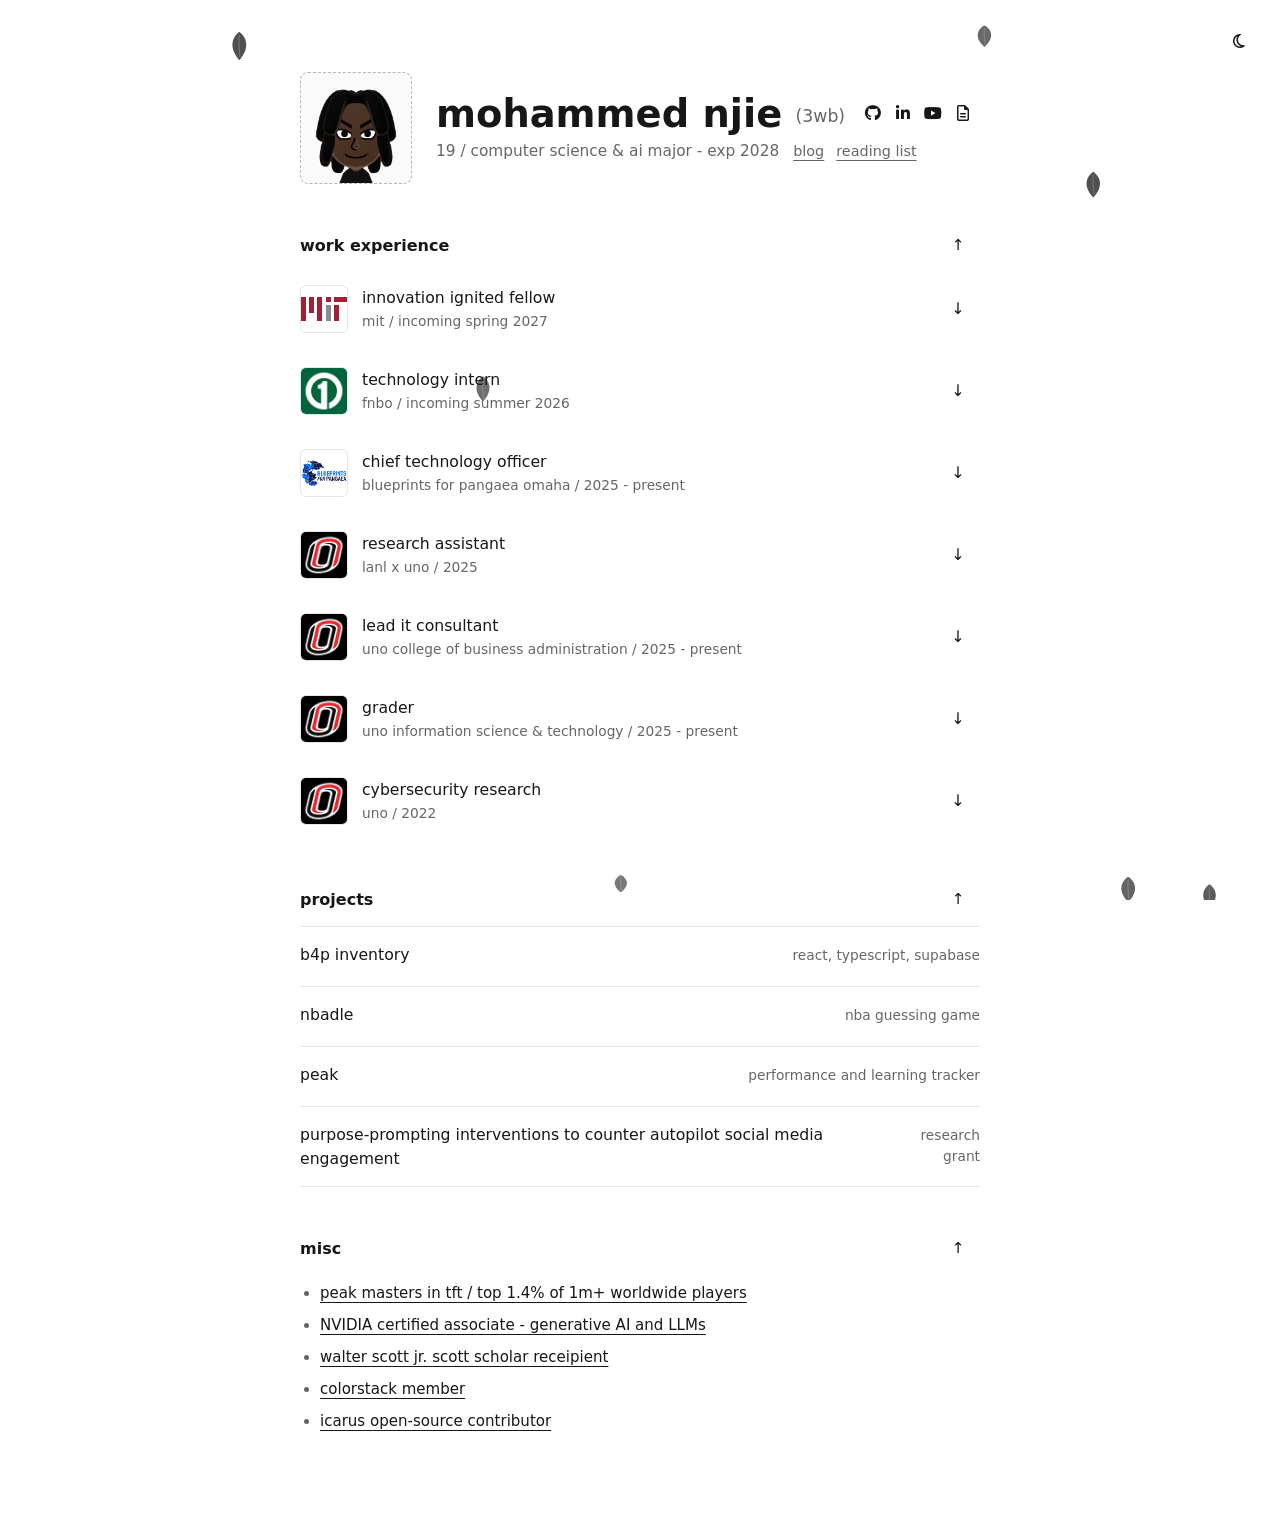
==== commit d3ff260a: "mit" ====
--- a/index.html
+++ b/index.html
@@ -60,7 +60,7 @@
                         </span>
                     </summary>
                     <div class="details-panel">
-                        <p>incoming innovation-focused fellowship around startups, applied technology, and product execution.</p>
+                        <p>incoming innovation-focused fellowship around ai and automation</p>
                     </div>
                 </details>
 
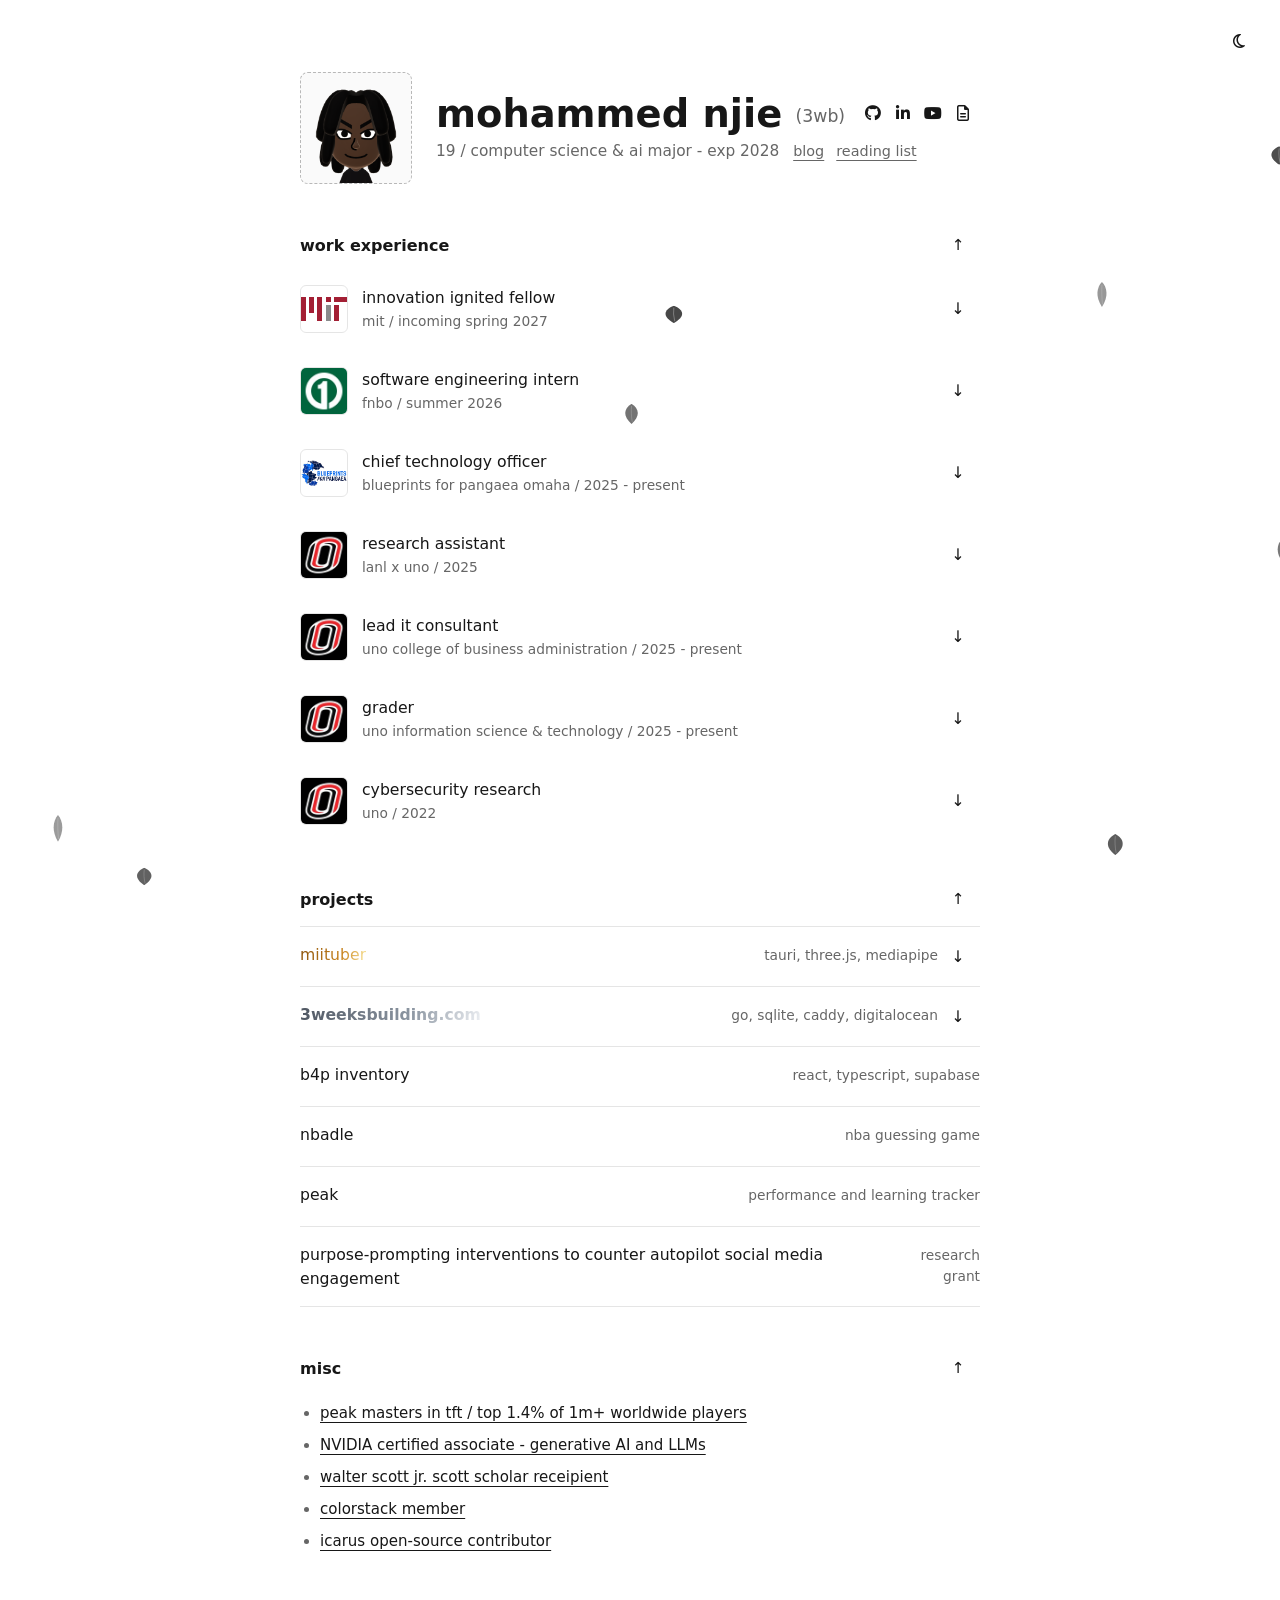
==== commit 85cf2fb7: "Add featured project demos" ====
--- a/index.html
+++ b/index.html
@@ -68,12 +68,12 @@
                     <summary>
                         <img src="images/fnbo_logo.jpeg" alt="FNBO logo">
                         <span class="work-heading">
-                            <strong>technology intern</strong>
-                            <small>fnbo / incoming summer 2026</small>
-                        </span>
-                    </summary>
-                    <div class="details-panel">
-                        <p>incoming technology internship focused on software, internal tools, and engineering workflows.</p>
+                            <strong>software engineering intern</strong>
+                            <small>fnbo / summer 2026</small>
+                        </span>
+                    </summary>
+                    <div class="details-panel">
+                        <p>technology internship focused on software, internal tools, and engineering workflows.</p>
                     </div>
                 </details>
 
@@ -152,6 +152,35 @@
             <summary id="projects-title">projects</summary>
             <div class="details-panel">
                 <div class="project-links">
+                    <details class="project-item project-rank-gold">
+                        <summary>
+                            <span>miituber</span>
+                            <small>tauri, three.js, mediapipe</small>
+                        </summary>
+                        <div class="details-panel">
+                            <div class="project-demo">
+                                <p>real-time mii avatar app with face tracking, a smooth obs clean view, and a local camera preview for demos.</p>
+                                <video controls preload="metadata" playsinline>
+                                    <source src="images/projects/miituber-demo.mp4" type="video/mp4">
+                                </video>
+                            </div>
+                        </div>
+                    </details>
+                    <details class="project-item project-rank-silver">
+                        <summary>
+                            <span>3weeksbuilding.com</span>
+                            <small>go, sqlite, caddy, digitalocean</small>
+                        </summary>
+                        <div class="details-panel">
+                            <div class="project-demo">
+                                <p>personal media-dump site with server-rendered editing, sqlite-backed content, and vps deployment.</p>
+                                <video controls preload="metadata" playsinline>
+                                    <source src="images/projects/3weeksbuilding-demo.mp4" type="video/mp4">
+                                </video>
+                                <a class="project-demo-link" href="https://3weeksbuilding.com" target="_blank" rel="noreferrer">visit site</a>
+                            </div>
+                        </div>
+                    </details>
                     <a href="https://github.com/njiedev/b4pdatabase" target="_blank" rel="noreferrer">
                         <span>b4p inventory</span>
                         <small>react, typescript, supabase</small>
@@ -281,7 +310,7 @@
             };
         }
 
-        document.querySelectorAll('.portfolio-group, .work-item').forEach(details => {
+        document.querySelectorAll('.portfolio-group, .work-item, .project-item').forEach(details => {
             const summary = details.querySelector(':scope > summary');
             summary.addEventListener('click', event => {
                 event.preventDefault();
--- a/style.css
+++ b/style.css
@@ -370,7 +370,9 @@
 .header-links a:focus-visible,
 .portfolio-group > summary:focus-visible,
 .work-item summary:focus-visible,
-.project-links a:focus-visible {
+.project-item summary:focus-visible,
+.project-links > a:focus-visible,
+.project-demo-link:focus-visible {
     outline: 2px solid var(--portfolio-ink);
     outline-offset: 3px;
 }
@@ -554,6 +556,12 @@
     .details-panel {
         transition: none;
     }
+
+    .project-rank-gold > summary > span:first-child,
+    .project-rank-silver > summary > span:first-child {
+        animation: none;
+        background-position: 45% 50%;
+    }
 }
 
 .project-links {
@@ -561,7 +569,8 @@
     border-top: 1px solid var(--portfolio-line);
 }
 
-.project-links a,
+.project-links > a,
+.project-item > summary,
 .project-links > .project-row {
     display: flex;
     justify-content: space-between;
@@ -574,7 +583,37 @@
     transition: padding-left 160ms ease;
 }
 
-.project-links a:hover,
+.project-item > summary {
+    position: relative;
+    padding-right: 42px;
+    cursor: pointer;
+    list-style: none;
+}
+
+.project-item > summary::-webkit-details-marker {
+    display: none;
+}
+
+.project-item > summary::after {
+    content: "\2193";
+    position: absolute;
+    top: 50%;
+    right: 10px;
+    width: 24px;
+    color: var(--portfolio-ink);
+    font-size: 1rem;
+    font-weight: 300;
+    line-height: 1;
+    text-align: center;
+    transform: translateY(-50%);
+}
+
+.project-item[open] > summary::after {
+    content: "\2191";
+}
+
+.project-links > a:hover,
+.project-item > summary:hover,
 .project-links > .project-row:hover,
 .project-links > .project-row:focus-visible {
     padding-left: 10px;
@@ -585,10 +624,84 @@
     font-weight: 500;
 }
 
+.project-rank-gold > summary > span:first-child,
+.project-rank-silver > summary > span:first-child {
+    background-size: 220% 100%;
+    -webkit-background-clip: text;
+    background-clip: text;
+    color: transparent;
+    animation: project-rank-shine 5.5s ease-in-out infinite;
+}
+
+.project-rank-gold > summary > span:first-child {
+    background-image: linear-gradient(105deg, #8a520c 0%, #c8841f 30%, #fff0a8 48%, #c8841f 62%, #7a4607 100%);
+}
+
+.project-rank-silver > summary > span:first-child {
+    background-image: linear-gradient(105deg, #4e5661 0%, #8b95a1 28%, #f6f8fb 48%, #9aa4b2 64%, #3f4650 100%);
+    font-weight: 600;
+}
+
+.portfolio-page[data-portfolio-theme="dark"] .project-rank-gold > summary > span:first-child {
+    background-image: linear-gradient(105deg, #b7791f 0%, #f2c15b 30%, #fff6bd 48%, #d99b28 64%, #9a5d12 100%);
+}
+
+.portfolio-page[data-portfolio-theme="dark"] .project-rank-silver > summary > span:first-child {
+    background-image: linear-gradient(105deg, #8a93a0 0%, #d2d8e1 28%, #ffffff 48%, #b1bac6 64%, #6f7885 100%);
+}
+
+@keyframes project-rank-shine {
+    0%,
+    46%,
+    100% {
+        background-position: 100% 50%;
+    }
+
+    58% {
+        background-position: 0% 50%;
+    }
+}
+
 .project-links small {
     color: var(--portfolio-muted);
     font-size: 0.86rem;
     text-align: right;
+}
+
+.project-demo {
+    display: grid;
+    gap: 12px;
+    padding: 0 42px 18px 0;
+}
+
+.project-demo p {
+    max-width: 560px;
+    color: var(--portfolio-body);
+    font-size: 0.92rem;
+    line-height: 1.6;
+}
+
+.project-demo video {
+    display: block;
+    width: 100%;
+    max-height: 380px;
+    border: 1px solid var(--portfolio-line);
+    border-radius: 8px;
+    background: #000;
+    object-fit: contain;
+}
+
+.project-demo-link {
+    justify-self: start;
+    color: var(--portfolio-muted);
+    font-size: 0.84rem;
+    text-decoration-thickness: 1px;
+    text-underline-offset: 4px;
+    transition: color 160ms ease;
+}
+
+.project-demo-link:hover {
+    color: var(--portfolio-ink);
 }
 
 .misc-list {
@@ -687,7 +800,8 @@
         padding-right: 0;
     }
 
-    .project-links a {
+    .project-links > a,
+    .project-item > summary {
         align-items: flex-start;
         flex-direction: column;
         gap: 4px;
@@ -695,6 +809,10 @@
 
     .project-links small {
         text-align: left;
+    }
+
+    .project-demo {
+        padding-right: 0;
     }
 
 }
